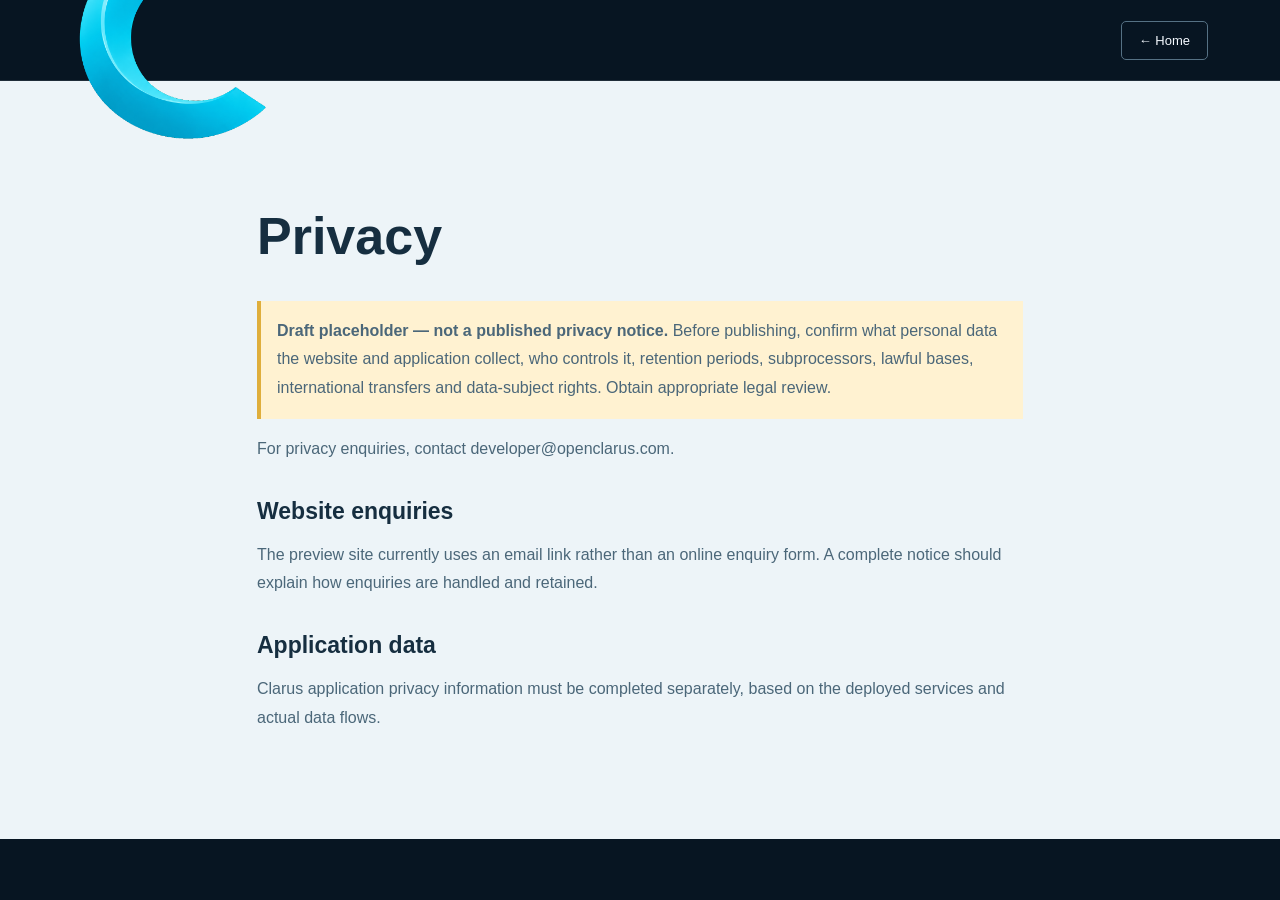
==== privacy.html @ 586215d3 "Add files via upload" ====
<!doctype html><html lang="en-GB"><head><meta charset="utf-8"><meta name="viewport" content="width=device-width,initial-scale=1"><title>Privacy | Clarus</title><link rel="stylesheet" href="style.css"></head><body><header><div class="wrap nav"><a class="logo" href="index.html"><img src="assets/icon.png" alt="">Clarus</a><a class="login" href="index.html">← Home</a></div></header><main class="legal"><div class="wrap"><h1>Privacy</h1><p class="notice"><strong>Draft placeholder — not a published privacy notice.</strong> Before publishing, confirm what personal data the website and application collect, who controls it, retention periods, subprocessors, lawful bases, international transfers and data-subject rights. Obtain appropriate legal review.</p><p>For privacy enquiries, contact <a href="mailto:developer@openclarus.com">developer@openclarus.com</a>.</p><h2>Website enquiries</h2><p>The preview site currently uses an email link rather than an online enquiry form. A complete notice should explain how enquiries are handled and retained.</p><h2>Application data</h2><p>Clarus application privacy information must be completed separately, based on the deployed services and actual data flows.</p></div></main></body></html>
---- style.css ----
:root{--navy:#071522;--cyan:#24cde9;--muted:#a4bbc9}*{box-sizing:border-box}html{scroll-behavior:smooth}body{margin:0;font-family:Inter,-apple-system,BlinkMacSystemFont,'Segoe UI',sans-serif;background:var(--navy);color:#f5faff}a{text-decoration:none;color:inherit}.wrap{max-width:1200px;margin:auto;padding:0 32px}header{border-bottom:1px solid #ffffff1a;background:#071522}.nav{height:80px;display:flex;align-items:center;justify-content:space-between}.logo{font-size:27px;font-weight:750;display:flex;align-items:center;gap:8px;letter-spacing:-1px}.logo img{width:37px;height:37px}.nav nav{display:flex;gap:35px;font-size:13px;color:#b7ced9}.login{border:1px solid #557184;padding:11px 17px;border-radius:5px;font-size:13px}.hero{padding:124px 0 132px;background:radial-gradient(ellipse at 85% 55%,#15516a 0%,transparent 45%),linear-gradient(130deg,#071522,#0b2233);position:relative;overflow:hidden}.hero:after{content:'';position:absolute;width:670px;height:670px;border:1px solid #56dfff20;border-radius:50%;right:-170px;top:0;pointer-events:none}.label{font-size:11px;letter-spacing:2px;font-weight:800;color:#62dff0}.hero h1{font-size:clamp(64px,8vw,108px);line-height:1.02;letter-spacing:-5px;margin:37px 0 27px;font-weight:650}.hero h1 span{color:var(--cyan)}.hero p{max-width:630px;font-size:19px;line-height:1.75;color:#bed0db}.actions{display:flex;gap:13px;flex-wrap:wrap;margin:34px 0 23px}.button{display:inline-block;padding:16px 24px;border-radius:5px;font-size:13px;font-weight:750}.solid{background:var(--cyan);color:#06212c}.outline{border:1px solid #5d7b8b}.hero small,.contact small{display:block;color:#8fa7b6;font-size:12px}.showcase{background:#edf4f8;color:#142b3c;padding:100px 0 90px}.split{display:grid;grid-template-columns:1.3fr 1fr;gap:75px;align-items:center}.dark{color:#118ba8}h2{font-size:clamp(38px,4.6vw,57px);line-height:1.12;letter-spacing:-2px;font-weight:650;margin:19px 0 37px}h2 span{color:#7692a2}.split>p,.split>div>p{line-height:1.85;color:#617d8e;font-size:15px}.screen{border-radius:12px;overflow:hidden;background:white;box-shadow:0 28px 75px #122e4533;border:1px solid #cddce7}.screenbar{height:42px;display:flex;align-items:center;justify-content:space-between;padding:0 17px;font-size:11px;color:#708b9d;border-bottom:1px solid #dce7ed}.screenbar b{font-size:10px;letter-spacing:1px;color:#178ba4}.screen img{display:block;width:100%}.caption{text-align:center;color:#738a99;font-size:12px;margin-top:18px}.features{padding:100px 0;background:#0a1b2a}.features h2 span{color:#6d9cab}.grid{display:grid;grid-template-columns:repeat(3,1fr);gap:14px}.grid article{background:linear-gradient(145deg,#123043,#0c2131);border:1px solid #ffffff19;padding:29px;min-height:250px;border-radius:7px}.grid i{font-style:normal;color:#76afc0;font-size:10px;letter-spacing:1.5px}.grid strong{display:block;color:var(--cyan);font-size:32px;margin:22px 0 17px}.grid h3{font-size:19px;margin:0 0 12px}.grid p{font-size:14px;color:#a9bfcc;line-height:1.7}.disclaimer{color:#8ca6b5;font-size:12px;margin-top:26px}.story{padding:105px 0;background:#0e2b3a}.story h2 span{color:#60b8cc}.story .split>div>p{color:#c0d1db;font-size:16px}.story small{color:#87a5b5}.contact{text-align:center;padding:115px 0;background:radial-gradient(ellipse at 50% 100%,#15536a,#071522 68%)}.contact h2{margin-bottom:20px}.contact p{color:#b9ceda;margin-bottom:30px}.contact small{margin-top:20px}footer{padding:48px 0 30px;background:#06121d}.footrow{display:flex;justify-content:space-between;align-items:center}.footrow p{font-size:13px;color:#8ba5b4}.footlinks{display:flex;gap:24px;font-size:13px;color:#bbcfda}.fine{border-top:1px solid #ffffff1b;padding-top:25px;margin-top:35px;font-size:11px;line-height:1.8;color:#7e9aaa}.legal{background:#edf4f8;color:#162e40;min-height:65vh;padding:90px 0}.legal .wrap{max-width:830px}.legal h1{font-size:52px}.legal h2{font-size:23px;letter-spacing:0;margin:35px 0 15px}.legal p{line-height:1.8;color:#4b6779}.notice{padding:16px;background:#fff2d1;border-left:4px solid #dfae3c}@media(max-width:780px){.wrap{padding:0 21px}.nav nav{display:none}.hero{padding:100px 0}.hero h1{letter-spacing:-3px}.split{display:block}.split>p{margin-bottom:36px}.grid{grid-template-columns:repeat(2,1fr)}.story .split>div+div{margin-top:35px}.footrow{gap:30px;align-items:flex-start}.footlinks{flex-wrap:wrap}}@media(max-width:520px){.grid{grid-template-columns:1fr}.hero h1{font-size:61px}.hero p{font-size:16px}.screenbar{font-size:9px}.screenbar b{font-size:8px}.footrow{display:block}.footlinks{margin-top:25px}}

/* Original Clarus wordmark: turquoise C is the C in Clarus. */
.logo{font-size:0;gap:0;letter-spacing:normal}.logo img{width:205px;height:auto;display:block}.footrow .logo img{width:205px}@media(max-width:520px){.nav .logo img{width:160px}}
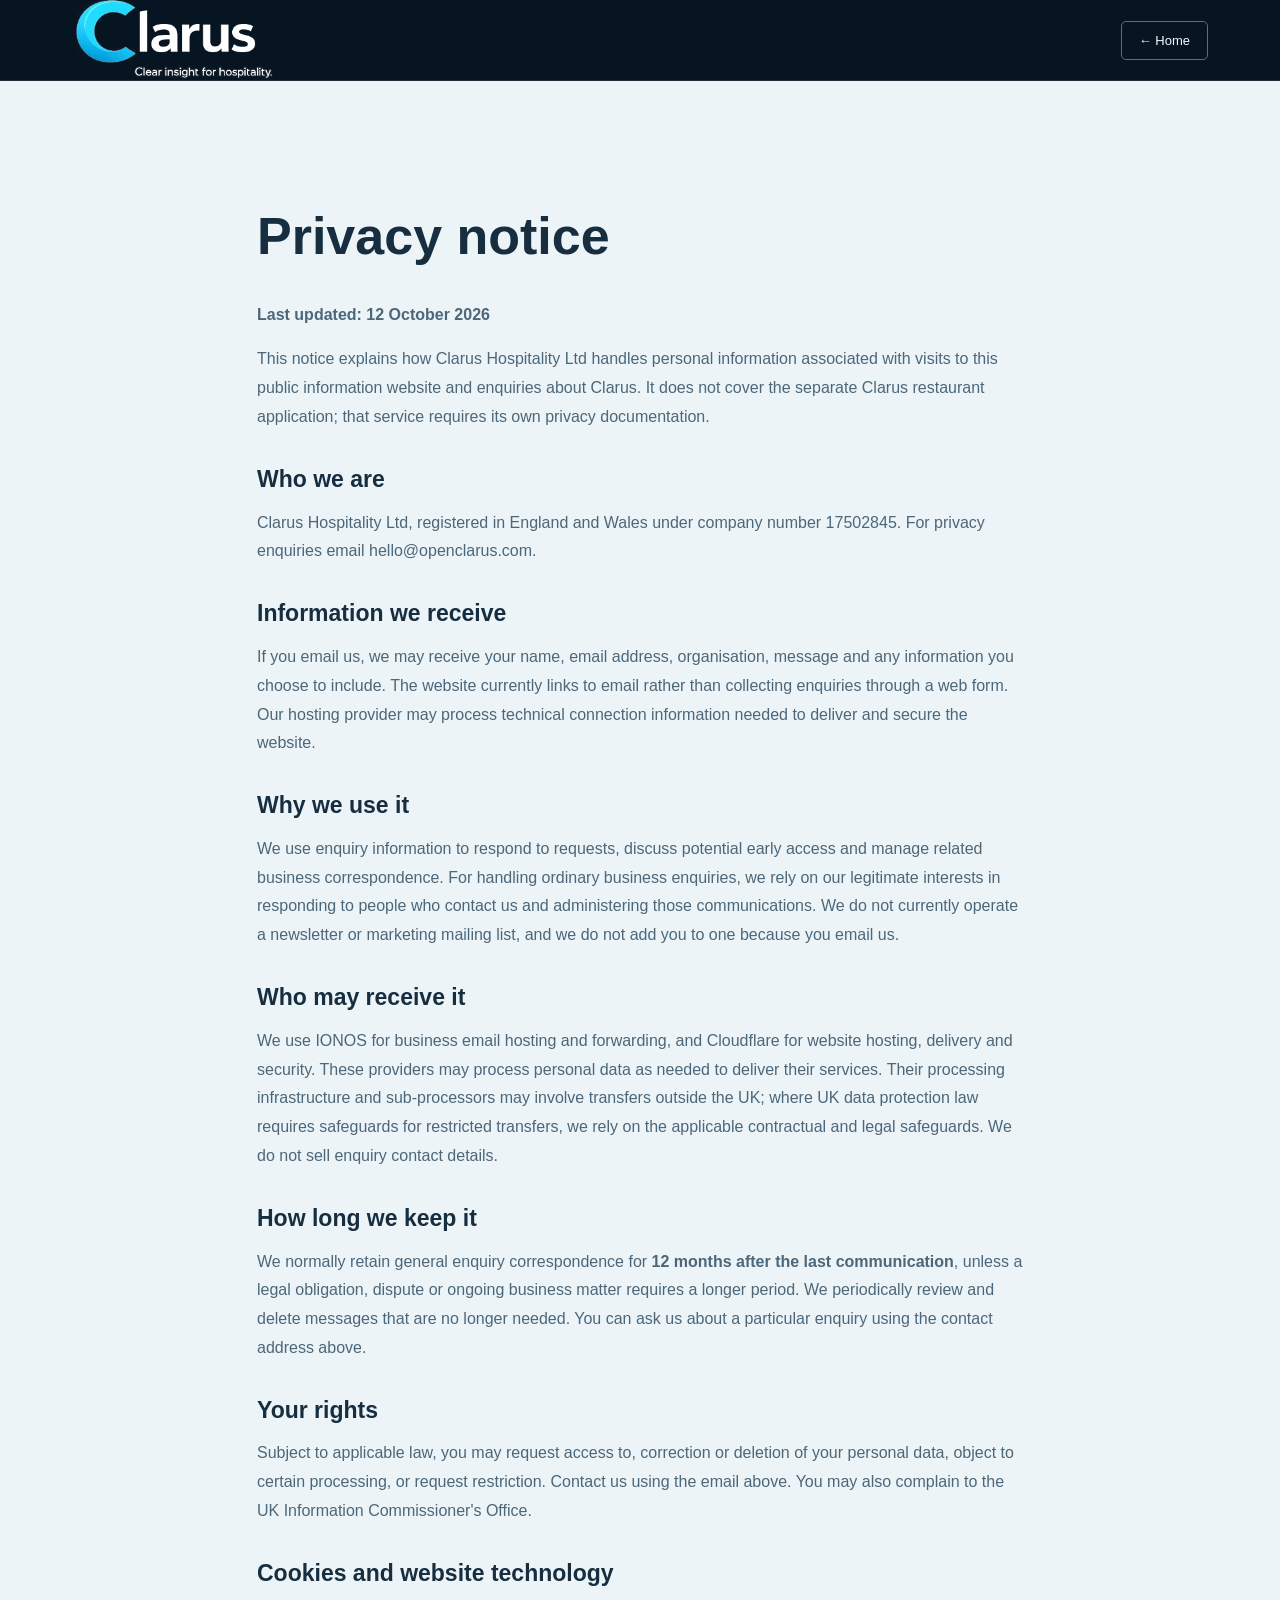
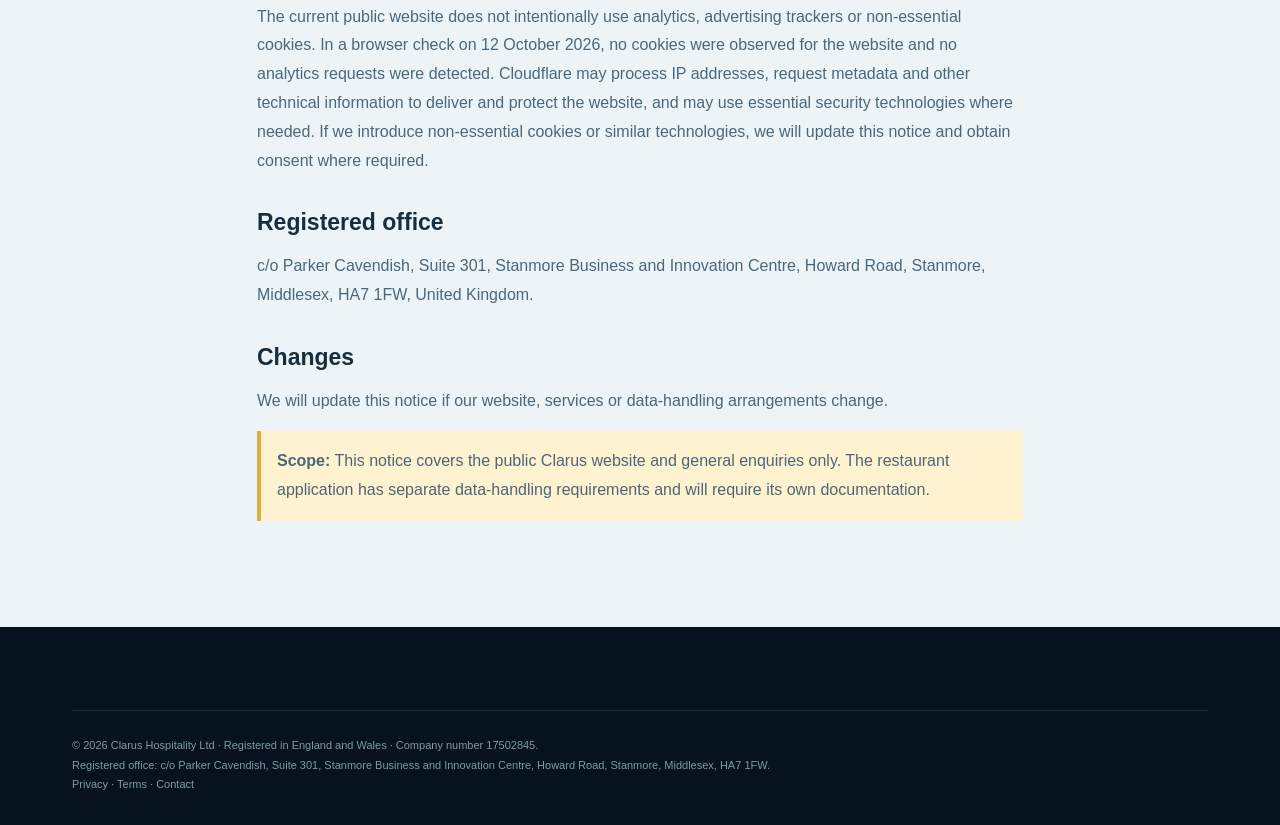
==== commit 11111696: "Add files via upload Update Clarus company details and legal pages." ====
--- a/privacy.html
+++ b/privacy.html
@@ -1 +1 @@
-<!doctype html><html lang="en-GB"><head><meta charset="utf-8"><meta name="viewport" content="width=device-width,initial-scale=1"><title>Privacy | Clarus</title><link rel="stylesheet" href="style.css"></head><body><header><div class="wrap nav"><a class="logo" href="index.html"><img src="assets/icon.png" alt="">Clarus</a><a class="login" href="index.html">← Home</a></div></header><main class="legal"><div class="wrap"><h1>Privacy</h1><p class="notice"><strong>Draft placeholder — not a published privacy notice.</strong> Before publishing, confirm what personal data the website and application collect, who controls it, retention periods, subprocessors, lawful bases, international transfers and data-subject rights. Obtain appropriate legal review.</p><p>For privacy enquiries, contact <a href="mailto:developer@openclarus.com">developer@openclarus.com</a>.</p><h2>Website enquiries</h2><p>The preview site currently uses an email link rather than an online enquiry form. A complete notice should explain how enquiries are handled and retained.</p><h2>Application data</h2><p>Clarus application privacy information must be completed separately, based on the deployed services and actual data flows.</p></div></main></body></html>
+<!doctype html><html lang="en-GB"><head><meta charset="utf-8"><meta name="viewport" content="width=device-width,initial-scale=1"><link rel="icon" href="assets/icon.png"><link rel="stylesheet" href="style.css"><title>Privacy | Clarus</title></head><body><header><div class="wrap nav"><a class="logo" href="index.html"><img src="assets/clarus-wordmark.png" alt="Clarus"></a><a class="login" href="index.html">← Home</a></div></header><main class="legal"><div class="wrap"><h1>Privacy notice</h1><p><strong>Last updated: 12 October 2026</strong></p><p>This notice explains how Clarus Hospitality Ltd handles personal information associated with visits to this public information website and enquiries about Clarus. It does not cover the separate Clarus restaurant application; that service requires its own privacy documentation.</p><h2>Who we are</h2><p>Clarus Hospitality Ltd, registered in England and Wales under company number 17502845. For privacy enquiries email <a href="mailto:hello@openclarus.com">hello@openclarus.com</a>.</p><h2>Information we receive</h2><p>If you email us, we may receive your name, email address, organisation, message and any information you choose to include. The website currently links to email rather than collecting enquiries through a web form. Our hosting provider may process technical connection information needed to deliver and secure the website.</p><h2>Why we use it</h2><p>We use enquiry information to respond to requests, discuss potential early access and manage related business correspondence. For handling ordinary business enquiries, we rely on our legitimate interests in responding to people who contact us and administering those communications. We do not currently operate a newsletter or marketing mailing list, and we do not add you to one because you email us.</p><h2>Who may receive it</h2><p>We use IONOS for business email hosting and forwarding, and Cloudflare for website hosting, delivery and security. These providers may process personal data as needed to deliver their services. Their processing infrastructure and sub-processors may involve transfers outside the UK; where UK data protection law requires safeguards for restricted transfers, we rely on the applicable contractual and legal safeguards. We do not sell enquiry contact details.</p><h2>How long we keep it</h2><p>We normally retain general enquiry correspondence for <strong>12 months after the last communication</strong>, unless a legal obligation, dispute or ongoing business matter requires a longer period. We periodically review and delete messages that are no longer needed. You can ask us about a particular enquiry using the contact address above.</p><h2>Your rights</h2><p>Subject to applicable law, you may request access to, correction or deletion of your personal data, object to certain processing, or request restriction. Contact us using the email above. You may also complain to the UK Information Commissioner's Office.</p><h2>Cookies and website technology</h2><p>The current public website does not intentionally use analytics, advertising trackers or non-essential cookies. In a browser check on 12 October 2026, no cookies were observed for the website and no analytics requests were detected. Cloudflare may process IP addresses, request metadata and other technical information to deliver and protect the website, and may use essential security technologies where needed. If we introduce non-essential cookies or similar technologies, we will update this notice and obtain consent where required.</p><h2>Registered office</h2><p>c/o Parker Cavendish, Suite 301, Stanmore Business and Innovation Centre, Howard Road, Stanmore, Middlesex, HA7 1FW, United Kingdom.</p><h2>Changes</h2><p>We will update this notice if our website, services or data-handling arrangements change.</p><p class="notice"><strong>Scope:</strong> This notice covers the public Clarus website and general enquiries only. The restaurant application has separate data-handling requirements and will require its own documentation.</p></div></main><footer><div class="wrap"><div class="fine">© 2026 Clarus Hospitality Ltd · Registered in England and Wales · Company number 17502845.<br>Registered office: c/o Parker Cavendish, Suite 301, Stanmore Business and Innovation Centre, Howard Road, Stanmore, Middlesex, HA7 1FW.<br><a href="privacy.html">Privacy</a> · <a href="terms.html">Terms</a> · <a href="mailto:hello@openclarus.com">Contact</a></div></div></footer></body></html>
